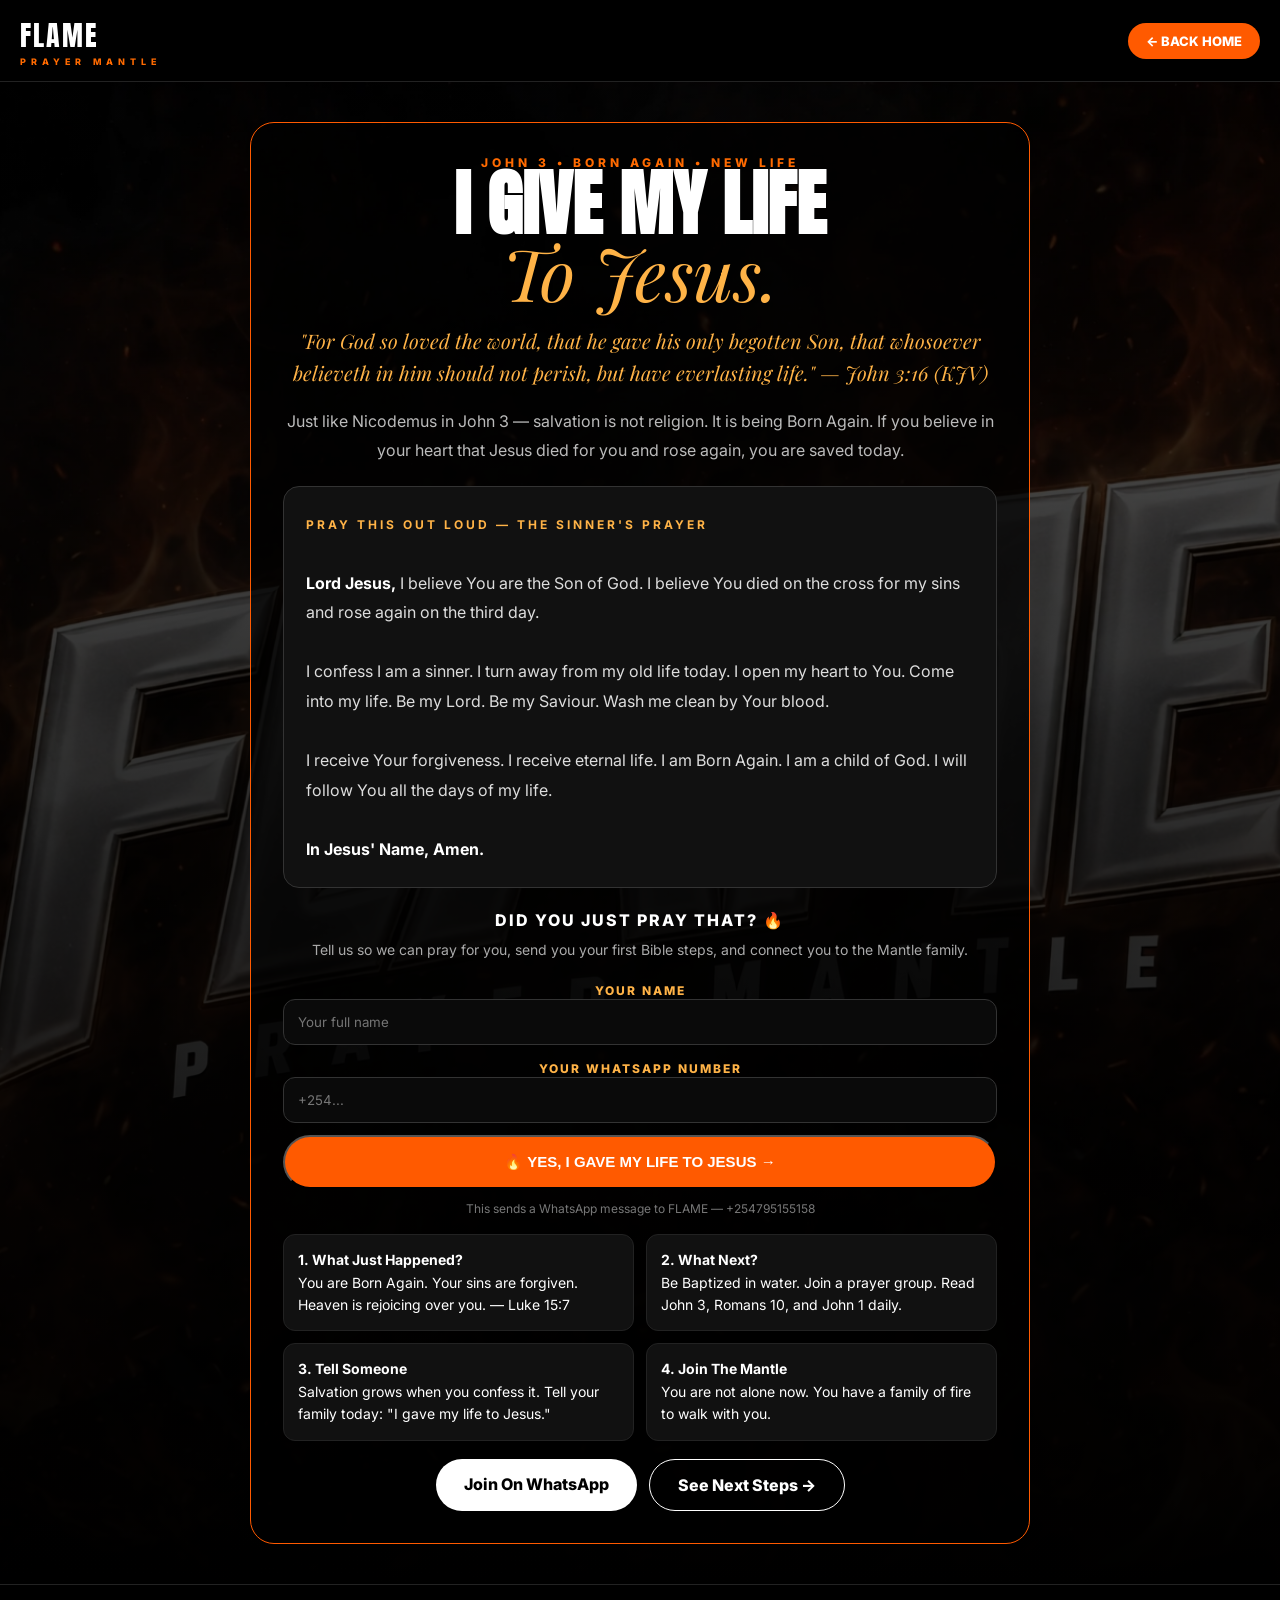
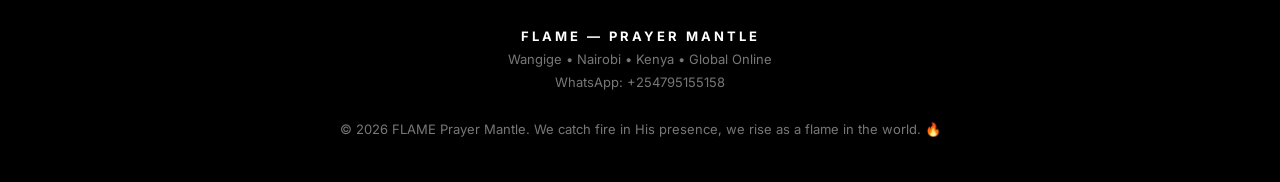
==== saved.html @ e0e03ff8 "Add files via upload" ====
<!DOCTYPE html>
<html lang="en">
<head>
<meta charset="UTF-8">
<meta name="viewport" content="width=device-width, initial-scale=1.0">
<title>I Am Saved | FLAME Prayer Mantle</title>
<link rel="stylesheet" href="style.css">
<link href="https://fonts.googleapis.com/css2?family=Anton&family=Inter:wght@300;400;600;800&family=Playfair+Display:ital@1&display=swap" rel="stylesheet">
<style>
.saved-hero{min-height:92vh;background:linear-gradient(rgba(0,0,0,.65),#000),url('images/flame-splash.webp') center/cover no-repeat;display:flex;align-items:center;padding:40px 20px;text-align:center}
.saved-box{max-width:780px;margin:auto;background:rgba(0,0,0,.72);border:1px solid #ff5a00;border-radius:24px;padding:32px}
.saved-box h1{font-family:'Anton',sans-serif;font-size:clamp(42px,9vw,72px);line-height:.95}
.saved-box h1 em{font-family:'Playfair Display',serif;font-weight:400;color:#ffb347}
.verse{font-family:'Playfair Display',serif;font-style:italic;font-size:20px;line-height:1.6;color:#ffb347;margin:18px 0}
.prayer{ text-align:left;background:#111;border:1px solid #333;border-radius:16px;padding:22px;line-height:1.85;color:#ddd;margin:22px 0}
.prayer b{color:#fff}
.checks{display:grid;gap:12px;text-align:left;margin:18px 0}
.checks div{background:#111;border:1px solid #222;border-radius:12px;padding:14px;font-size:14px;line-height:1.6}
@media(min-width:700px){.checks{grid-template-columns:1fr 1fr}}
</style>
</head>
<body>

<nav>
  <a href="index.html" class="logo">FLAME<span>PRAYER MANTLE</span></a>
  <a class="btn" href="index.html">← BACK HOME</a>
</nav>

<header class="saved-hero">
  <div class="saved-box">
    <div class="eyebrow" style="color:#ff6a00;letter-spacing:4px;font-weight:800;font-size:12px">JOHN 3 • BORN AGAIN • NEW LIFE</div>
    <h1>I GIVE MY LIFE<br><em>To Jesus.</em></h1>
    <p class="verse">"For God so loved the world, that he gave his only begotten Son, that whosoever believeth in him should not perish, but have everlasting life." — John 3:16 (KJV)</p>
    <p style="color:#bbb;line-height:1.8">Just like Nicodemus in John 3 — salvation is not religion. It is being Born Again. If you believe in your heart that Jesus died for you and rose again, you are saved today.</p>

    <div class="prayer">
      <b style="letter-spacing:3px;color:#ffb347;font-size:12px">PRAY THIS OUT LOUD — THE SINNER'S PRAYER</b><br><br>
      <b>Lord Jesus,</b> I believe You are the Son of God. I believe You died on the cross for my sins and rose again on the third day.<br><br>
      I confess I am a sinner. I turn away from my old life today. I open my heart to You. Come into my life. Be my Lord. Be my Saviour. Wash me clean by Your blood.<br><br>
      I receive Your forgiveness. I receive eternal life. I am Born Again. I am a child of God. I will follow You all the days of my life.<br><br>
      <b>In Jesus' Name, Amen.</b>
    </div>

    <p style="font-weight:800;letter-spacing:2px">DID YOU JUST PRAY THAT? 🔥</p>
    <p style="color:#aaa;font-size:14px;margin:8px 0 18px;line-height:1.7">Tell us so we can pray for you, send you your first Bible steps, and connect you to the Mantle family.</p>

    <label>YOUR NAME</label>
    <input id="sname" placeholder="Your full name">
    <label>YOUR WHATSAPP NUMBER</label>
    <input id="sphone" placeholder="+254...">
    <button class="btn" style="width:100%;padding:16px;cursor:pointer;font-size:15px" onclick="sendSaved()">🔥 YES, I GAVE MY LIFE TO JESUS →</button>
    <p style="color:#777;font-size:12px;margin-top:12px">This sends a WhatsApp message to FLAME — +254795155158</p>

    <div class="checks">
      <div><b style="color:#fff">1. What Just Happened?</b><br>You are Born Again. Your sins are forgiven. Heaven is rejoicing over you. — Luke 15:7</div>
      <div><b style="color:#fff">2. What Next?</b><br>Be Baptized in water. Join a prayer group. Read John 3, Romans 10, and John 1 daily.</div>
      <div><b style="color:#fff">3. Tell Someone</b><br>Salvation grows when you confess it. Tell your family today: "I gave my life to Jesus."</div>
      <div><b style="color:#fff">4. Join The Mantle</b><br>You are not alone now. You have a family of fire to walk with you.</div>
    </div>

    <div style="display:flex;gap:12px;flex-wrap:wrap;justify-content:center;margin-top:18px">
      <a class="btn-white" href="https://wa.me/254795155158?text=I%20just%20gave%20my%20life%20to%20Jesus">Join On WhatsApp</a>
      <a class="btn-outline" href="index.html#steps">See Next Steps →</a>
    </div>
  </div>
</header>

<footer>
  <b>FLAME — PRAYER MANTLE</b><br>
  Wangige • Nairobi • Kenya • Global Online<br>
  WhatsApp: +254795155158<br><br>
  © 2026 FLAME Prayer Mantle. We catch fire in His presence, we rise as a flame in the world. 🔥
</footer>

<script src="script.js"></script>
</body>
</html>
---- style.css ----
*{margin:0;padding:0;box-sizing:border-box}
body{background:#000;color:#fff;font-family:'Inter',sans-serif;overflow-x:hidden}
a{text-decoration:none;color:inherit}

/* SPLASH */
#splash{position:fixed;inset:0;z-index:100;background:#000 url('images/flame-splash.webp') center/cover no-repeat;display:flex;flex-direction:column;align-items:center;justify-content:center;text-align:center;transition:.8s}
#splash::after{content:'';position:absolute;inset:0;background:linear-gradient(rgba(0,0,0,.15),rgba(0,0,0,.55))}
#splash.hide{opacity:0;visibility:hidden}
.splash-inner{position:relative;z-index:2;padding:20px}
.splash-verse{font-family:'Playfair Display',serif;font-style:italic;color:#ffb347;font-size:19px;margin-top:340px;margin-bottom:20px;text-shadow:0 2px 12px #000}
.btn-enter{background:#0a2aff;border:1px solid #fff;color:#fff;padding:16px 60px;letter-spacing:6px;font-weight:800;cursor:pointer;font-size:14px}
.btn-enter:hover{background:#fff;color:#000}
.help-btn{position:absolute;bottom:22px;left:22px;width:52px;height:52px;border-radius:50%;background:#0a2aff;display:flex;align-items:center;justify-content:center;font-size:28px;font-weight:800;z-index:3;cursor:pointer}

/* NAV */
nav{position:sticky;top:0;z-index:50;background:rgba(0,0,0,.95);display:flex;justify-content:space-between;align-items:center;padding:14px 20px;border-bottom:1px solid #222}
.logo{font-family:'Anton',sans-serif;font-size:28px;letter-spacing:2px}
.logo span{font-size:9px;display:block;font-family:'Inter';letter-spacing:5px;color:#ff6a00;font-weight:800}
.nav-links{display:none;gap:20px;font-size:12px;font-weight:600;letter-spacing:1px}
@media(min-width:851px){.nav-links{display:flex}}
.btn{padding:10px 18px;background:#ff5a00;color:#fff;border-radius:30px;font-weight:800;font-size:13px}

/* HERO */
.hero{min-height:95vh;background:linear-gradient(rgba(0,0,0,.55),#000),url('images/flame-splash.webp') center/cover no-repeat;display:flex;align-items:center;padding:40px 20px}
.hero-inner{max-width:1100px;margin:auto;width:100%}
.eyebrow{color:#ff6a00;letter-spacing:4px;font-weight:800;font-size:12px}
.hero h1{font-family:'Anton',sans-serif;font-size:clamp(54px,12vw,108px);line-height:.92;margin:14px 0}
.hero h1 em{font-family:'Playfair Display',serif;font-weight:400;color:#ffb347}
.hero p{max-width:650px;color:#ddd;line-height:1.8;margin-bottom:26px;font-size:16px}
.hero-btns{display:flex;gap:12px;flex-wrap:wrap}
.btn-white{background:#fff;color:#000;padding:15px 28px;border-radius:30px;font-weight:800}
.btn-outline{border:1px solid #fff;padding:15px 28px;border-radius:30px;font-weight:800}

/* SECTIONS */
section{padding:72px 20px;max-width:1100px;margin:auto}
.tag{color:#ff6a00;font-weight:800;letter-spacing:4px;font-size:12px}
h2{font-family:'Anton',sans-serif;font-size:clamp(34px,7vw,58px);line-height:1;margin:12px 0 16px}
.lead{color:#bbb;line-height:1.85;max-width:750px;font-size:16px}

/* GRID + CARDS */
.grid{display:grid;gap:16px;margin-top:28px}
@media(min-width:750px){.grid{grid-template-columns:1fr 1fr 1fr}}
.card{background:#111;border:1px solid #222;border-radius:18px;padding:26px}
.card h3{font-size:20px;margin:12px 0 8px}
.card p{color:#aaa;font-size:14px;line-height:1.75}
.num{font-family:'Anton',sans-serif;font-size:42px;color:#ff5a00}

/* SCRIPTURE */
.scripture{background:linear-gradient(135deg,#1a0a00,#000);border:1px solid #ff5a00;border-radius:22px;padding:36px;text-align:center}
.scripture p{font-family:'Playfair Display',serif;font-style:italic;font-size:clamp(22px,5vw,32px);line-height:1.4}
.scripture small{color:#ffb347;letter-spacing:3px;font-weight:800}

/* VISION BOX */
.vision-box{background:#0a0a0a;border:1px solid #222;border-radius:22px;padding:28px}
.vision-box b{color:#ff6a00}

/* PRAYER */
.prayer-box{background:linear-gradient(135deg,#1a0a00,#000);border:1px solid #ff5a00;border-radius:20px;padding:28px}
input,textarea{width:100%;padding:14px;border-radius:12px;border:1px solid #333;background:#0a0a0a;color:#fff;margin-bottom:12px;font-family:inherit}
label{font-size:12px;letter-spacing:2px;color:#ffb347;font-weight:800}

/* EVENT */
.event{display:grid;gap:20px;align-items:center}
@media(min-width:800px){.event{grid-template-columns:1fr 1.2fr}}
.event img{width:100%;border-radius:20px;border:1px solid #333}

/* GIVE */
.give{background:#ff5a00;color:#fff;border-radius:24px;padding:36px;text-align:center}
.give-box{background:rgba(0,0,0,.25);border:1px solid rgba(255,255,255,.4);border-radius:16px;padding:20px;max-width:520px;margin:20px auto;text-align:left;line-height:1.95}

footer{border-top:1px solid #222;padding:40px 20px;text-align:center;color:#777;font-size:13px;line-height:1.8}
footer b{color:#fff;letter-spacing:3px}

/* MOBILE FIX */
@media(max-width:600px){
  .splash-verse{margin-top:260px;font-size:16px}
  .hero{padding:30px 16px}
  section{padding:50px 16px}
}
/* STEP 5 - COUNTDOWN + WATCH */
.countdown{display:flex;gap:12px;justify-content:center;flex-wrap:wrap;margin:22px 0}
.count-box{background:#000;border:1px solid #ff5a00;border-radius:16px;min-width:78px;padding:16px 10px;text-align:center}
.count-box b{font-family:'Anton',sans-serif;font-size:32px;display:block;color:#fff;line-height:1}
.count-box span{font-size:11px;letter-spacing:2px;color:#ffb347;font-weight:800}
.watch-grid{display:grid;gap:16px;margin-top:28px}
@media(min-width:750px){.watch-grid{grid-template-columns:1fr 1fr 1fr}}
.watch-card{background:#111;border:1px solid #222;border-radius:18px;overflow:hidden}
.watch-thumb{height:170px;background:linear-gradient(135deg,#ff5a00,#000);display:flex;align-items:center;justify-content:center;font-size:52px}
.watch-card div{padding:20px}
.watch-card h3{font-size:17px;margin-bottom:6px}
.watch-card p{color:#aaa;font-size:13px;line-height:1.6}
.event-row{display:flex;justify-content:space-between;align-items:center;gap:14px;background:#111;border:1px solid #222;border-radius:16px;padding:18px;margin-top:12px;flex-wrap:wrap}
.event-row b{font-size:16px}
.event-row span{color:#aaa;font-size:13px;display:block;margin-top:4px}

/* STEP 6 - MOBILE MENU - FIXED */
.menu-btn{display:none;background:#ff5a00;color:#fff;border:none;width:42px;height:42px;border-radius:50%;font-size:20px;cursor:pointer}
@media(max-width:850px){
  .menu-btn{display:block}
  .nav-links{display:none;position:fixed;top:68px;left:0;right:0;background:#000;border-bottom:1px solid #222;flex-direction:column;padding:20px;gap:18px;text-align:center;z-index:99}
  .nav-links.open{display:flex !important}
  .nav-links a{font-size:16px;padding:8px}
}
html{scroll-behavior:smooth}
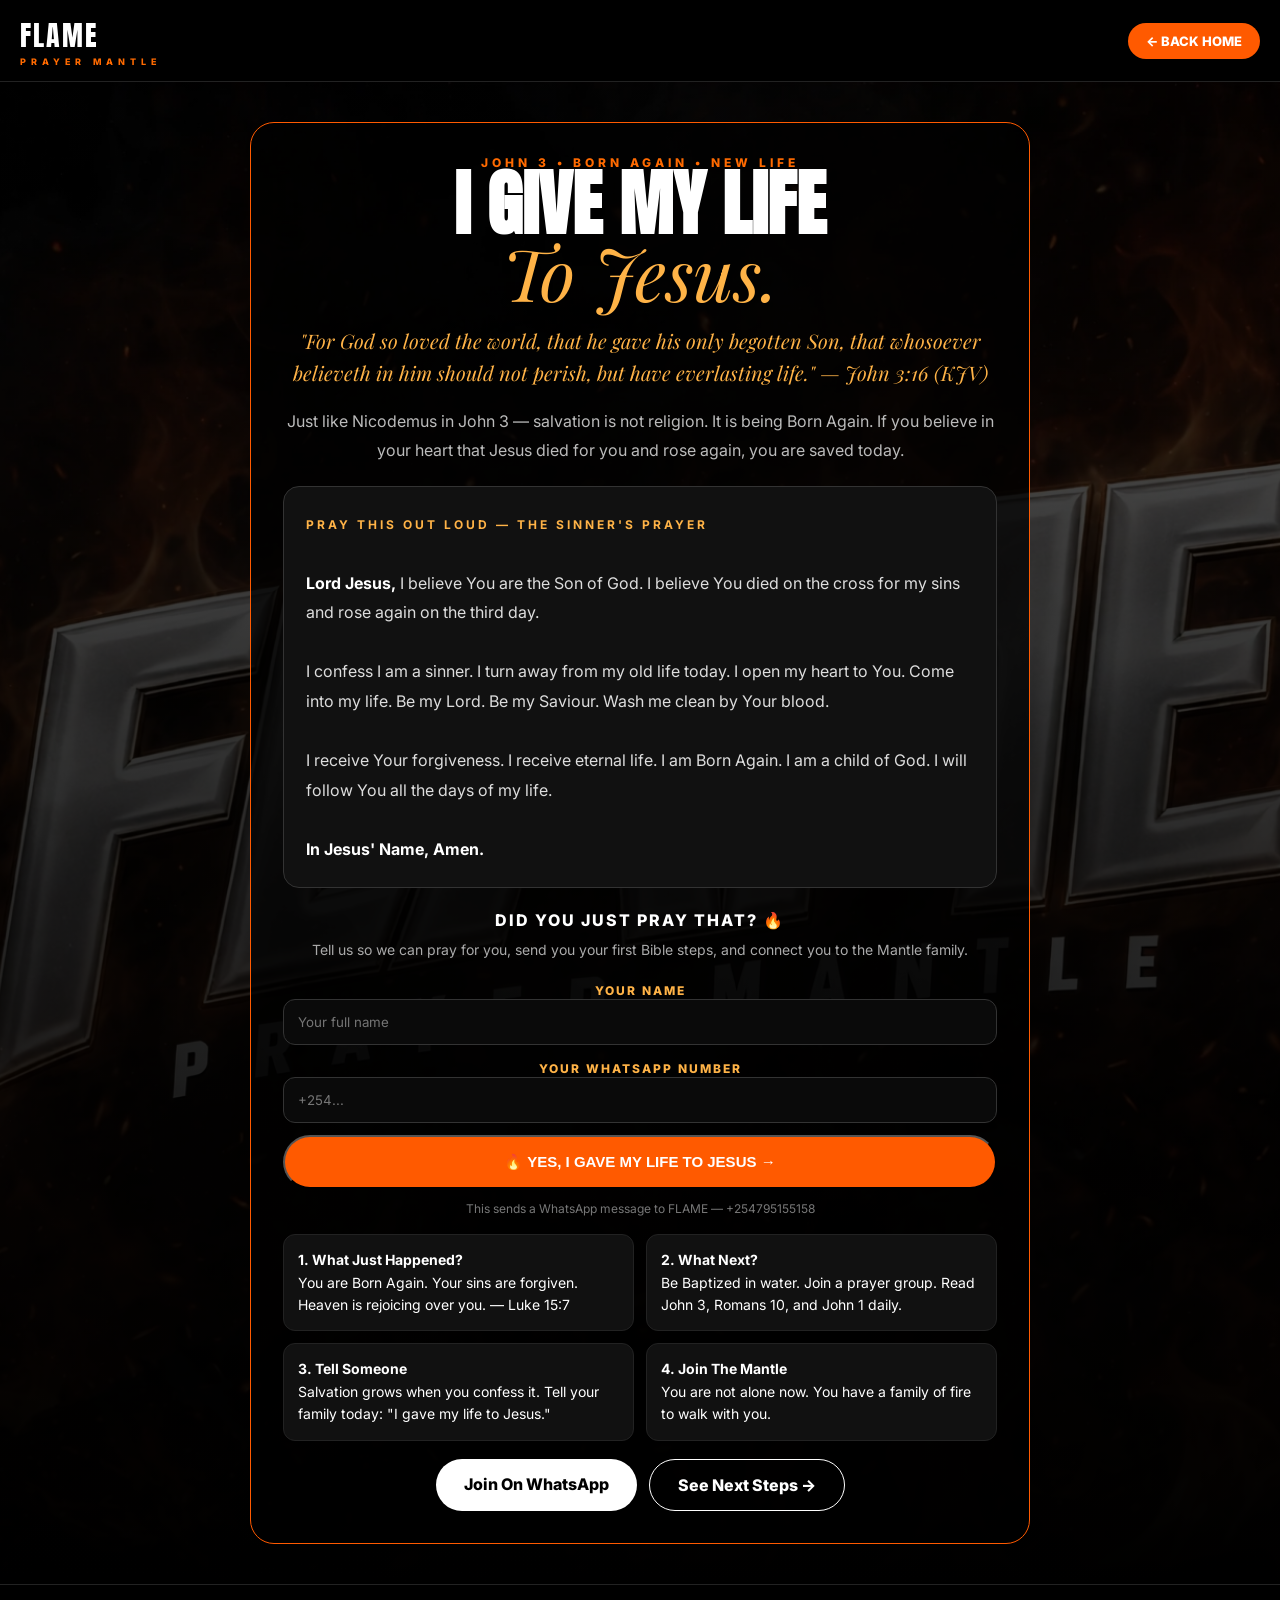
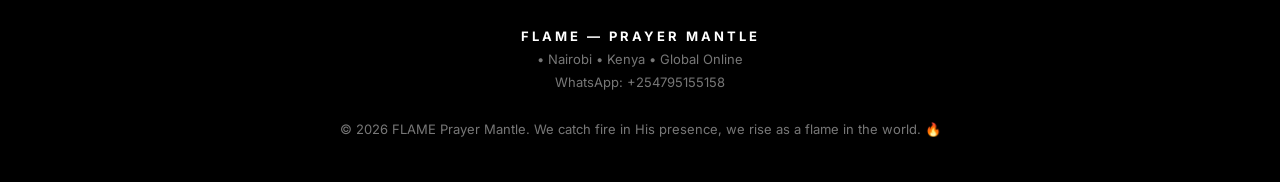
==== commit e363ea05: "Add Be Of Good Cheer video" ====
--- a/saved.html
+++ b/saved.html
@@ -67,7 +67,7 @@
 
 <footer>
   <b>FLAME — PRAYER MANTLE</b><br>
-  Wangige • Nairobi • Kenya • Global Online<br>
+  • Nairobi • Kenya • Global Online<br>
   WhatsApp: +254795155158<br><br>
   © 2026 FLAME Prayer Mantle. We catch fire in His presence, we rise as a flame in the world. 🔥
 </footer>
--- a/style.css
+++ b/style.css
@@ -2,20 +2,32 @@
 body{background:#000;color:#fff;font-family:'Inter',sans-serif;overflow-x:hidden}
 a{text-decoration:none;color:inherit}
 
-/* SPLASH */
-#splash{position:fixed;inset:0;z-index:100;background:#000 url('images/flame-splash.webp') center/cover no-repeat;display:flex;flex-direction:column;align-items:center;justify-content:center;text-align:center;transition:.8s}
+/* SPLASH - MODIFIED: VIDEO ONLY, NO PICTURE */
+#splash{position:fixed;inset:0;z-index:100;background:#000;display:flex;flex-direction:column;align-items:center;justify-content:flex-end;text-align:center;transition:.8s;padding-bottom:80px;overflow:hidden}
 #splash::after{content:'';position:absolute;inset:0;background:linear-gradient(rgba(0,0,0,.15),rgba(0,0,0,.55))}
 #splash.hide{opacity:0;visibility:hidden}
-.splash-inner{position:relative;z-index:2;padding:20px}
-.splash-verse{font-family:'Playfair Display',serif;font-style:italic;color:#ffb347;font-size:19px;margin-top:340px;margin-bottom:20px;text-shadow:0 2px 12px #000}
-.btn-enter{background:#0a2aff;border:1px solid #fff;color:#fff;padding:16px 60px;letter-spacing:6px;font-weight:800;cursor:pointer;font-size:14px}
-.btn-enter:hover{background:#fff;color:#000}
-.help-btn{position:absolute;bottom:22px;left:22px;width:52px;height:52px;border-radius:50%;background:#0a2aff;display:flex;align-items:center;justify-content:center;font-size:28px;font-weight:800;z-index:3;cursor:pointer}
+.splash-inner{position:relative;z-index:2;padding:20px;width:100%;display:flex;flex-direction:column;align-items:center;gap:18px}
+
+/* === VERSE BELOW ENTER === */
+.splash-verse{position:static;transform:none;left:auto;top:auto;width:88%;max-width:340px;font-family:'Playfair Display',serif;font-style:italic;color:#ffcf7d;font-size:19px;font-weight:600;line-height:1.6;text-align:center;text-shadow:0 0 8px rgba(255,180,0,.9),0 2px 12px #000;background:linear-gradient(180deg,rgba(0,0,0,.65),rgba(0,0,0,.35));border:1px solid rgba(255,180,0,.35);padding:14px 18px;border-radius:16px;z-index:5;box-shadow:0 0 30px rgba(255,140,0,.25);animation:verseGlow 3s ease-in-out infinite;order:3}
+@keyframes verseGlow{0%,100%{box-shadow:0 0 20px rgba(255,140,0,.2)}50%{box-shadow:0 0 40px rgba(255,180,0,.45)}}
+/* MODIFIED - VIDEO BACKGROUND - FULL SCREEN, NO PICTURE */
+#bg-video{position:absolute;inset:0;width:100%;height:100%;object-fit:cover;z-index:0;opacity:1}
+
+/* === MODIFIED - BLUE TO RED FLAMISH - ENTER BUTTON - ORDER 1 = FIRST === */
+.btn-enter{order:1;background:linear-gradient(135deg,#ff1a00,#ff5a00,#ff8a00);border:1px solid #ffb347;color:#fff;padding:16px 60px;letter-spacing:6px;font-weight:800;cursor:pointer;font-size:14px;box-shadow:0 0 25px rgba(255,60,0,.7),0 0 45px rgba(255,100,0,.35);text-shadow:0 1px 4px rgba(0,0,0,.4)}
+.btn-enter:hover{background:#fff;color:#ff1a00;box-shadow:0 0 35px rgba(255,255,255,.6)}
+/* === MODIFIED - BLUE TO RED FLAMISH - ? BUTTON === */
+.help-btn{position:absolute;bottom:22px;left:22px;width:52px;height:52px;border-radius:50%;background:linear-gradient(135deg,#ff1a00,#ff6a00);border:1px solid #ffb347;display:flex;align-items:center;justify-content:center;font-size:28px;font-weight:800;z-index:3;cursor:pointer;box-shadow:0 0 20px rgba(255,60,0,.7);color:#fff}
 
 /* NAV */
 nav{position:sticky;top:0;z-index:50;background:rgba(0,0,0,.95);display:flex;justify-content:space-between;align-items:center;padding:14px 20px;border-bottom:1px solid #222}
 .logo{font-family:'Anton',sans-serif;font-size:28px;letter-spacing:2px}
 .logo span{font-size:9px;display:block;font-family:'Inter';letter-spacing:5px;color:#ff6a00;font-weight:800}
+/* === LOGO PRESSABLE BACK TO HOME === */
+a.logo{display:block;cursor:pointer;-webkit-tap-highlight-color:transparent}
+a.logo:hover{opacity:.8}
+a.logo:active{transform:scale(.97)}
 .nav-links{display:none;gap:20px;font-size:12px;font-weight:600;letter-spacing:1px}
 @media(min-width:851px){.nav-links{display:flex}}
 .btn{padding:10px 18px;background:#ff5a00;color:#fff;border-radius:30px;font-weight:800;font-size:13px}
@@ -32,17 +44,17 @@
 .btn-outline{border:1px solid #fff;padding:15px 28px;border-radius:30px;font-weight:800}
 
 /* SECTIONS */
-section{padding:72px 20px;max-width:1100px;margin:auto}
+section{padding:72px 20px;max-width:1100px;margin:auto;overflow:hidden}
 .tag{color:#ff6a00;font-weight:800;letter-spacing:4px;font-size:12px}
 h2{font-family:'Anton',sans-serif;font-size:clamp(34px,7vw,58px);line-height:1;margin:12px 0 16px}
 .lead{color:#bbb;line-height:1.85;max-width:750px;font-size:16px}
 
-/* GRID + CARDS */
-.grid{display:grid;gap:16px;margin-top:28px}
-@media(min-width:750px){.grid{grid-template-columns:1fr 1fr 1fr}}
-.card{background:#111;border:1px solid #222;border-radius:18px;padding:26px}
-.card h3{font-size:20px;margin:12px 0 8px}
-.card p{color:#aaa;font-size:14px;line-height:1.75}
+/* GRID + CARDS - FIX FOR THE CALL */
+.grid{display:grid;gap:16px;margin-top:28px;grid-template-columns:1fr}
+@media(min-width:750px){.grid{grid-template-columns:repeat(3,minmax(0,1fr))}}
+.card{background:#111;border:1px solid #222;border-radius:18px;padding:26px;min-width:0;overflow-wrap:break-word;word-break:break-word}
+.card h3{font-size:20px;margin:12px 0 8px;overflow-wrap:break-word}
+.card p{color:#aaa;font-size:14px;line-height:1.75;overflow-wrap:break-word}
 .num{font-family:'Anton',sans-serif;font-size:42px;color:#ff5a00}
 
 /* SCRIPTURE */
@@ -51,7 +63,7 @@
 .scripture small{color:#ffb347;letter-spacing:3px;font-weight:800}
 
 /* VISION BOX */
-.vision-box{background:#0a0a0a;border:1px solid #222;border-radius:22px;padding:28px}
+.vision-box{background:#0a0a0a;border:1px solid #222;border-radius:22px;padding:28px;min-width:0;overflow-wrap:break-word}
 .vision-box b{color:#ff6a00}
 
 /* PRAYER */
@@ -73,7 +85,8 @@
 
 /* MOBILE FIX */
 @media(max-width:600px){
-  .splash-verse{margin-top:260px;font-size:16px}
+  .splash-verse{font-size:16px;padding:12px 14px}
+  #splash{padding-bottom:70px}
   .hero{padding:30px 16px}
   section{padding:50px 16px}
 }
@@ -83,8 +96,8 @@
 .count-box b{font-family:'Anton',sans-serif;font-size:32px;display:block;color:#fff;line-height:1}
 .count-box span{font-size:11px;letter-spacing:2px;color:#ffb347;font-weight:800}
 .watch-grid{display:grid;gap:16px;margin-top:28px}
-@media(min-width:750px){.watch-grid{grid-template-columns:1fr 1fr 1fr}}
-.watch-card{background:#111;border:1px solid #222;border-radius:18px;overflow:hidden}
+@media(min-width:750px){.watch-grid{grid-template-columns:repeat(3,minmax(0,1fr))}}
+.watch-card{background:#111;border:1px solid #222;border-radius:18px;overflow:hidden;min-width:0}
 .watch-thumb{height:170px;background:linear-gradient(135deg,#ff5a00,#000);display:flex;align-items:center;justify-content:center;font-size:52px}
 .watch-card div{padding:20px}
 .watch-card h3{font-size:17px;margin-bottom:6px}
@@ -101,4 +114,27 @@
   .nav-links.open{display:flex !important}
   .nav-links a{font-size:16px;padding:8px}
 }
-html{scroll-behavior:smooth}+html{scroll-behavior:smooth}
+
+/* === ADD MODIFICATION - SCRIPTURE QUIZ BEHIND ENTER === */
+#quiz-box{background:linear-gradient(180deg,rgba(0,0,0,.78),rgba(0,0,0,.55));border:1px solid rgba(255,180,0,.45);border-radius:18px;padding:20px;width:92%;max-width:380px;text-align:center;box-shadow:0 0 30px rgba(255,100,0,.35);order:2}
+.quiz-tag{color:#ffb347;font-size:11px;font-weight:800;letter-spacing:3px;margin-bottom:12px}
+.quiz-q{color:#fff;font-size:15px;line-height:1.6}
+.quiz-q em{font-family:'Playfair Display',serif;color:#ffcf7d;font-size:16px}
+.quiz-options{display:flex;flex-direction:column;gap:10px;margin-top:16px}
+.quiz-opt{background:#111;border:1px solid #333;color:#fff;padding:13px;border-radius:12px;font-size:14px;font-weight:600;cursor:pointer;text-align:left}
+.quiz-opt:hover{border-color:#ff6a00;background:#1a0a00}
+.quiz-opt.correct{background:#0a7a2a;border-color:#2aff7a;color:#fff}
+.quiz-opt.wrong{background:#7a0a0a;border-color:#ff3b3b;color:#fff}
+#quiz-msg{font-size:13px;font-weight:800;margin-top:12px;min-height:18px}
+#quiz-msg.ok{color:#2aff7a}
+#quiz-msg.bad{color:#ff3b3b}
+.shake{animation:shake .4s}
+@keyframes shake{0%,100%{transform:translateX(0)}25%{transform:translateX(-8px)}75%{transform:translateX(8px)}}
+/* Quiz on small phones - keep splash scrollable */
+@media(max-width:600px){
+  #quiz-box{padding:16px}
+  .quiz-q{font-size:14px}
+  .quiz-opt{padding:11px;font-size:13px}
+  #splash{overflow-y:auto;justify-content:flex-start;padding-top:30px}
+}
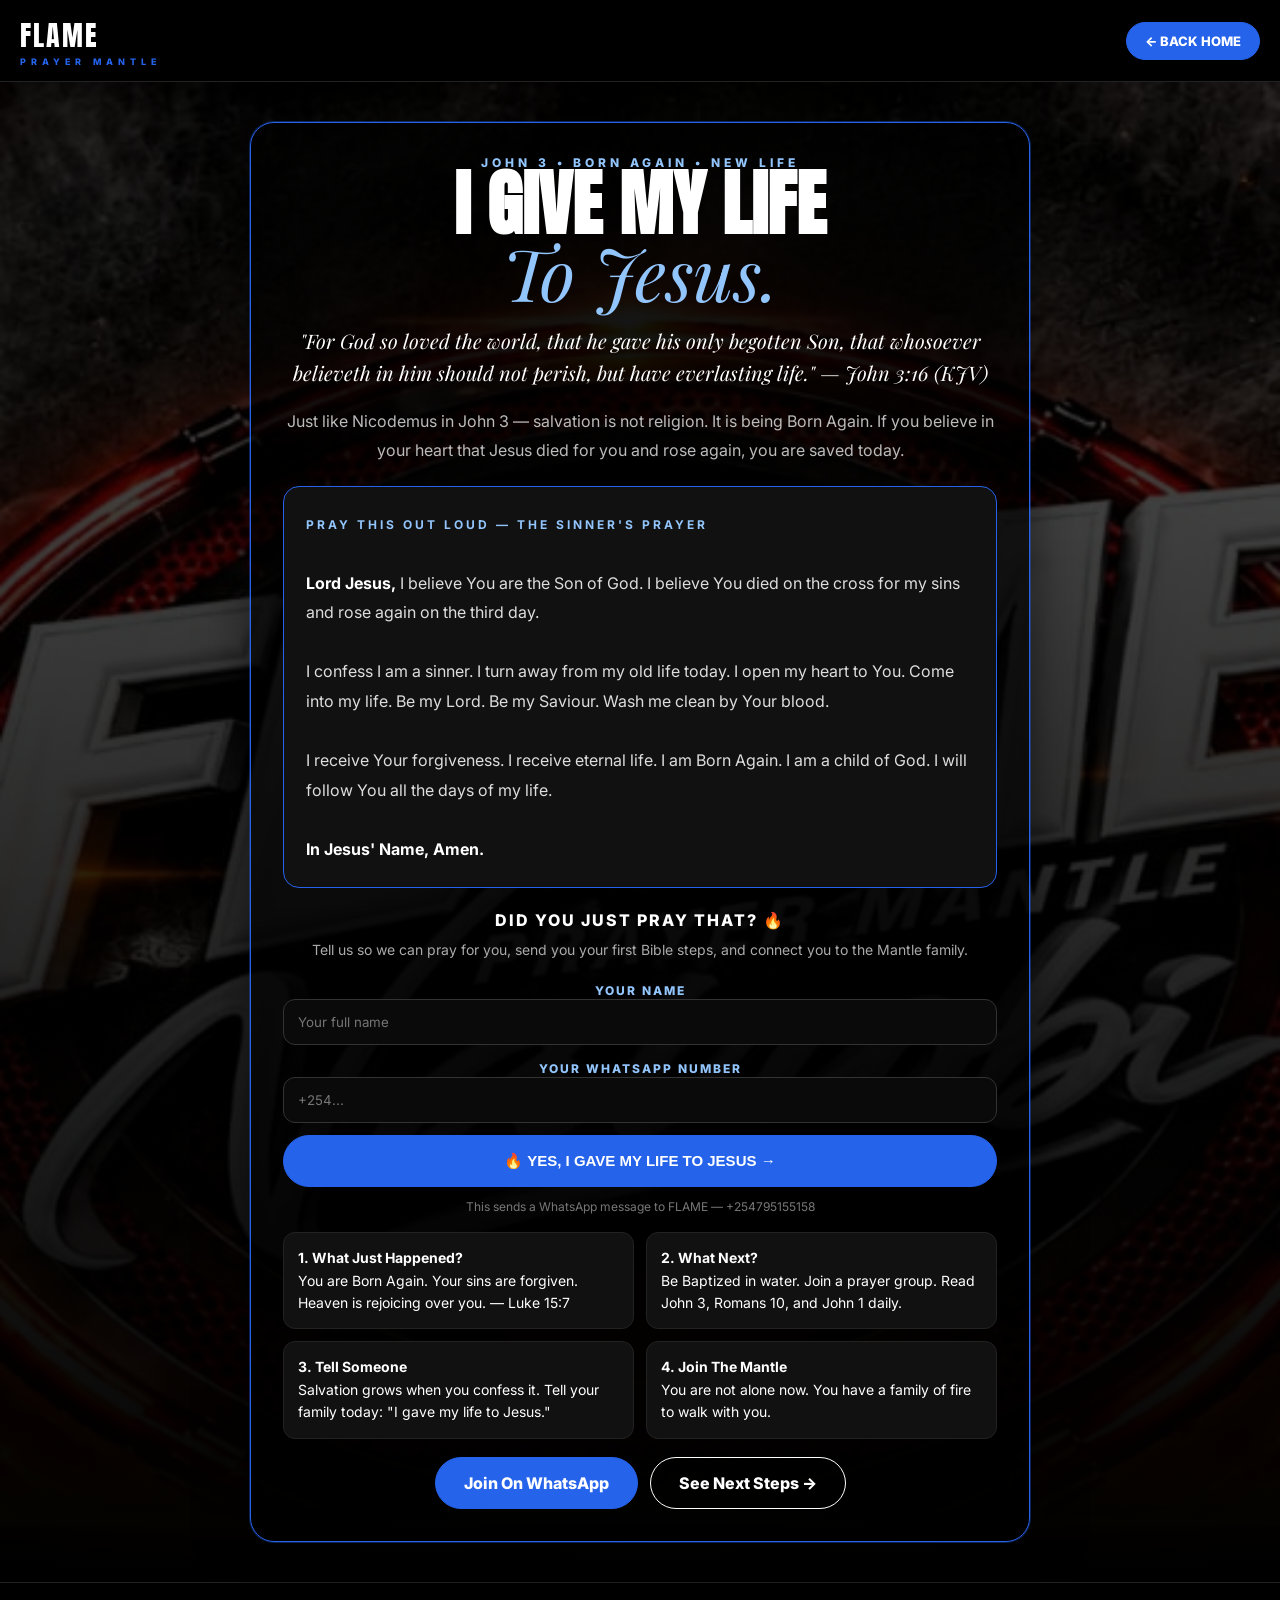
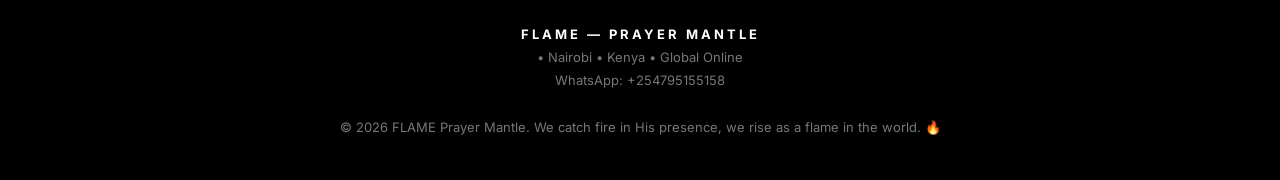
==== commit 0c39e14a: "Fix saved page - remove reddish #ff5a00 border, align to blue theme" ====
--- a/saved.html
+++ b/saved.html
@@ -8,15 +8,17 @@
 <link href="https://fonts.googleapis.com/css2?family=Anton&family=Inter:wght@300;400;600;800&family=Playfair+Display:ital@1&display=swap" rel="stylesheet">
 <style>
 .saved-hero{min-height:92vh;background:linear-gradient(rgba(0,0,0,.65),#000),url('images/flame-splash.webp') center/cover no-repeat;display:flex;align-items:center;padding:40px 20px;text-align:center}
-.saved-box{max-width:780px;margin:auto;background:rgba(0,0,0,.72);border:1px solid #ff5a00;border-radius:24px;padding:32px}
-.saved-box h1{font-family:'Anton',sans-serif;font-size:clamp(42px,9vw,72px);line-height:.95}
-.saved-box h1 em{font-family:'Playfair Display',serif;font-weight:400;color:#ffb347}
-.verse{font-family:'Playfair Display',serif;font-style:italic;font-size:20px;line-height:1.6;color:#ffb347;margin:18px 0}
-.prayer{ text-align:left;background:#111;border:1px solid #333;border-radius:16px;padding:22px;line-height:1.85;color:#ddd;margin:22px 0}
+.saved-box{max-width:780px;margin:auto;background:rgba(0,0,0,.72);border:1px solid #2563EB;border-radius:24px;padding:32px;box-shadow:0 0 0 1px rgba(37,99,235,.35), 0 20px 50px rgba(0,0,0,.5)}
+.saved-box h1{font-family:'Anton',sans-serif;font-size:clamp(42px,9vw,72px);line-height:.95;color:#fff}
+.saved-box h1 em{font-family:'Playfair Display',serif;font-weight:400;color:#93c5fd}
+.verse{font-family:'Playfair Display',serif;font-style:italic;font-size:20px;line-height:1.6;color:#93c5fd;margin:18px 0}
+.prayer{ text-align:left;background:#111;border:1px solid #2563EB;border-radius:16px;padding:22px;line-height:1.85;color:#ddd;margin:22px 0}
 .prayer b{color:#fff}
 .checks{display:grid;gap:12px;text-align:left;margin:18px 0}
 .checks div{background:#111;border:1px solid #222;border-radius:12px;padding:14px;font-size:14px;line-height:1.6}
 @media(min-width:700px){.checks{grid-template-columns:1fr 1fr}}
+/* SCROLL BLUR - as you scroll it blurs + disappears in */
+.saved-hero, .saved-box{transition:filter .3s ease, opacity .3s ease, transform .3s ease;will-change:filter, opacity, transform}
 </style>
 </head>
 <body>
@@ -28,13 +30,13 @@
 
 <header class="saved-hero">
   <div class="saved-box">
-    <div class="eyebrow" style="color:#ff6a00;letter-spacing:4px;font-weight:800;font-size:12px">JOHN 3 • BORN AGAIN • NEW LIFE</div>
+    <div class="eyebrow" style="color:#93c5fd;letter-spacing:4px;font-weight:800;font-size:12px">JOHN 3 • BORN AGAIN • NEW LIFE</div>
     <h1>I GIVE MY LIFE<br><em>To Jesus.</em></h1>
     <p class="verse">"For God so loved the world, that he gave his only begotten Son, that whosoever believeth in him should not perish, but have everlasting life." — John 3:16 (KJV)</p>
     <p style="color:#bbb;line-height:1.8">Just like Nicodemus in John 3 — salvation is not religion. It is being Born Again. If you believe in your heart that Jesus died for you and rose again, you are saved today.</p>
 
     <div class="prayer">
-      <b style="letter-spacing:3px;color:#ffb347;font-size:12px">PRAY THIS OUT LOUD — THE SINNER'S PRAYER</b><br><br>
+      <b style="letter-spacing:3px;color:#93c5fd;font-size:12px">PRAY THIS OUT LOUD — THE SINNER'S PRAYER</b><br><br>
       <b>Lord Jesus,</b> I believe You are the Son of God. I believe You died on the cross for my sins and rose again on the third day.<br><br>
       I confess I am a sinner. I turn away from my old life today. I open my heart to You. Come into my life. Be my Lord. Be my Saviour. Wash me clean by Your blood.<br><br>
       I receive Your forgiveness. I receive eternal life. I am Born Again. I am a child of God. I will follow You all the days of my life.<br><br>
@@ -73,5 +75,19 @@
 </footer>
 
 <script src="script.js"></script>
+<script>
+/* SCROLL BLUR - saved page - as you scroll it blurs + disappears in */
+(function(){
+  var box = document.querySelector('.saved-box');
+  if(!box) return;
+  window.addEventListener('scroll', function(){
+    var y = window.scrollY || 0;
+    var p = Math.min(y / 300, 1);
+    box.style.filter = 'blur(' + (p * 10) + 'px)';
+    box.style.opacity = String(1 - p * 0.85);
+    box.style.transform = 'translateY(' + (p * -20) + 'px) scale(' + (1 - p * 0.02) + ')';
+  }, {passive:true});
+})();
+</script>
 </body>
 </html>
--- a/style.css
+++ b/style.css
@@ -2,139 +2,224 @@
 body{background:#000;color:#fff;font-family:'Inter',sans-serif;overflow-x:hidden}
 a{text-decoration:none;color:inherit}
 
-/* SPLASH - MODIFIED: VIDEO ONLY, NO PICTURE */
-#splash{position:fixed;inset:0;z-index:100;background:#000;display:flex;flex-direction:column;align-items:center;justify-content:flex-end;text-align:center;transition:.8s;padding-bottom:80px;overflow:hidden}
-#splash::after{content:'';position:absolute;inset:0;background:linear-gradient(rgba(0,0,0,.15),rgba(0,0,0,.55))}
+/* SPLASH */
+#splash{position:fixed;inset:0;z-index:100;background:#000;display:flex;flex-direction:column;align-items:center;justify-content:center;text-align:center;transition:.8s;padding:0;overflow:hidden}
+#splash::after{content:'';position:absolute;inset:0;background:linear-gradient(rgba(0,0,0,.25),rgba(0,0,0,.55));z-index:1}
 #splash.hide{opacity:0;visibility:hidden}
 .splash-inner{position:relative;z-index:2;padding:20px;width:100%;display:flex;flex-direction:column;align-items:center;gap:18px}
 
-/* === VERSE BELOW ENTER === */
-.splash-verse{position:static;transform:none;left:auto;top:auto;width:88%;max-width:340px;font-family:'Playfair Display',serif;font-style:italic;color:#ffcf7d;font-size:19px;font-weight:600;line-height:1.6;text-align:center;text-shadow:0 0 8px rgba(255,180,0,.9),0 2px 12px #000;background:linear-gradient(180deg,rgba(0,0,0,.65),rgba(0,0,0,.35));border:1px solid rgba(255,180,0,.35);padding:14px 18px;border-radius:16px;z-index:5;box-shadow:0 0 30px rgba(255,140,0,.25);animation:verseGlow 3s ease-in-out infinite;order:3}
-@keyframes verseGlow{0%,100%{box-shadow:0 0 20px rgba(255,140,0,.2)}50%{box-shadow:0 0 40px rgba(255,180,0,.45)}}
-/* MODIFIED - VIDEO BACKGROUND - FULL SCREEN, NO PICTURE */
-#bg-video{position:absolute;inset:0;width:100%;height:100%;object-fit:cover;z-index:0;opacity:1}
-
-/* === MODIFIED - BLUE TO RED FLAMISH - ENTER BUTTON - ORDER 1 = FIRST === */
-.btn-enter{order:1;background:linear-gradient(135deg,#ff1a00,#ff5a00,#ff8a00);border:1px solid #ffb347;color:#fff;padding:16px 60px;letter-spacing:6px;font-weight:800;cursor:pointer;font-size:14px;box-shadow:0 0 25px rgba(255,60,0,.7),0 0 45px rgba(255,100,0,.35);text-shadow:0 1px 4px rgba(0,0,0,.4)}
-.btn-enter:hover{background:#fff;color:#ff1a00;box-shadow:0 0 35px rgba(255,255,255,.6)}
-/* === MODIFIED - BLUE TO RED FLAMISH - ? BUTTON === */
-.help-btn{position:absolute;bottom:22px;left:22px;width:52px;height:52px;border-radius:50%;background:linear-gradient(135deg,#ff1a00,#ff6a00);border:1px solid #ffb347;display:flex;align-items:center;justify-content:center;font-size:28px;font-weight:800;z-index:3;cursor:pointer;box-shadow:0 0 20px rgba(255,60,0,.7);color:#fff}
+/* VERSE - WHITE - NO GOLD */
+.splash-verse{position:static;width:88%;max-width:340px;font-family:'Playfair Display',serif;font-style:italic;color:#FFFFFF !important;font-size:19px;font-weight:600;line-height:1.6;text-align:center;text-shadow:0 2px 12px rgba(0,0,0,0.7) !important;background:linear-gradient(180deg,rgba(0,0,0,.65),rgba(0,0,0,.35));border:1px solid rgba(255,255,255,0.4) !important;padding:14px 18px;border-radius:16px;z-index:5;box-shadow:none !important;animation:none !important;order:3;margin-top:18px}
+.splash-verse *, .verse, .scripture p{color:#FFFFFF !important;text-shadow:0 2px 12px rgba(0,0,0,0.7) !important}
+#bg-video{position:absolute;inset:0;width:100%;height:100%;object-fit:contain;object-position:center;background:#000;z-index:0;opacity:1}
+#splash-img{position:absolute !important;inset:0 !important;width:100% !important;height:100% !important;object-fit:cover !important;object-position:center top !important;background:#000 !important;z-index:0 !important;opacity:1 !important;display:block !important}
+.splash-blue-overlay{position:absolute !important;inset:0 !important;z-index:1 !important;background:linear-gradient(180deg, rgba(37,99,235,0.85) 0%, rgba(37,99,235,0.65) 45%, rgba(0,0,0,0.85) 100%) !important;pointer-events:none !important}
+.btn-enter{order:1;background:#2563EB !important;background-color:#1e3cff !important;border:1px solid #fff !important;color:#fff !important;padding:16px 70px !important;letter-spacing:6px !important;font-size:15px !important;font-weight:800 !important;border-radius:2px !important;box-shadow:none !important;cursor:pointer}
+.btn-enter:hover{background:#1d4ed8;color:#fff}
+.help-btn{position:absolute;bottom:22px;left:22px;width:52px;height:52px;border-radius:50%;background:#2563EB;background-color:#2563EB;border:2px solid #fff;display:flex;align-items:center;justify-content:center;font-size:28px;font-weight:800;z-index:3;cursor:pointer;box-shadow:0 0 20px rgba(37,99,235,.7);color:#fff}
 
 /* NAV */
 nav{position:sticky;top:0;z-index:50;background:rgba(0,0,0,.95);display:flex;justify-content:space-between;align-items:center;padding:14px 20px;border-bottom:1px solid #222}
 .logo{font-family:'Anton',sans-serif;font-size:28px;letter-spacing:2px}
-.logo span{font-size:9px;display:block;font-family:'Inter';letter-spacing:5px;color:#ff6a00;font-weight:800}
-/* === LOGO PRESSABLE BACK TO HOME === */
+.logo span{font-size:9px;display:block;font-family:'Inter';letter-spacing:5px;color:#2563EB;font-weight:800}
 a.logo{display:block;cursor:pointer;-webkit-tap-highlight-color:transparent}
 a.logo:hover{opacity:.8}
 a.logo:active{transform:scale(.97)}
 .nav-links{display:none;gap:20px;font-size:12px;font-weight:600;letter-spacing:1px}
 @media(min-width:851px){.nav-links{display:flex}}
-.btn{padding:10px 18px;background:#ff5a00;color:#fff;border-radius:30px;font-weight:800;font-size:13px}
+.btn{padding:10px 18px;background:#2563EB;background-color:#2563EB;color:#fff;border-radius:30px;font-weight:800;font-size:13px;border:1px solid #2563EB}
 
 /* HERO */
-.hero{min-height:95vh;background:linear-gradient(rgba(0,0,0,.55),#000),url('images/flame-splash.webp') center/cover no-repeat;display:flex;align-items:center;padding:40px 20px}
+.hero{min-height:auto;background:#000;background-image:none;display:block;padding:60px 20px 0 20px;overflow:hidden}
 .hero-inner{max-width:1100px;margin:auto;width:100%}
-.eyebrow{color:#ff6a00;letter-spacing:4px;font-weight:800;font-size:12px}
-.hero h1{font-family:'Anton',sans-serif;font-size:clamp(54px,12vw,108px);line-height:.92;margin:14px 0}
-.hero h1 em{font-family:'Playfair Display',serif;font-weight:400;color:#ffb347}
+.eyebrow{color:#2563EB;letter-spacing:4px;font-weight:800;font-size:12px}
+.hero h1{font-family:'Anton',sans-serif;font-size:clamp(42px,10vw,108px);line-height:.92;margin:14px 0;word-break:break-word;overflow-wrap:break-word;max-width:100%}
+.hero h1 em{font-family:'Playfair Display',serif;font-weight:400;color:#93c5fd}
 .hero p{max-width:650px;color:#ddd;line-height:1.8;margin-bottom:26px;font-size:16px}
 .hero-btns{display:flex;gap:12px;flex-wrap:wrap}
-.btn-white{background:#fff;color:#000;padding:15px 28px;border-radius:30px;font-weight:800}
-.btn-outline{border:1px solid #fff;padding:15px 28px;border-radius:30px;font-weight:800}
+.btn-white{background:#2563EB;background-color:#2563EB;color:#fff;padding:15px 28px;border-radius:30px;font-weight:800;border:1px solid #2563EB}
+.btn-outline{border:1px solid #fff;padding:15px 28px;border-radius:30px;font-weight:800;background:transparent;color:#fff}
 
 /* SECTIONS */
 section{padding:72px 20px;max-width:1100px;margin:auto;overflow:hidden}
-.tag{color:#ff6a00;font-weight:800;letter-spacing:4px;font-size:12px}
+.tag{color:#2563EB;font-weight:800;letter-spacing:4px;font-size:12px}
 h2{font-family:'Anton',sans-serif;font-size:clamp(34px,7vw,58px);line-height:1;margin:12px 0 16px}
 .lead{color:#bbb;line-height:1.85;max-width:750px;font-size:16px}
-
-/* GRID + CARDS - FIX FOR THE CALL */
 .grid{display:grid;gap:16px;margin-top:28px;grid-template-columns:1fr}
 @media(min-width:750px){.grid{grid-template-columns:repeat(3,minmax(0,1fr))}}
 .card{background:#111;border:1px solid #222;border-radius:18px;padding:26px;min-width:0;overflow-wrap:break-word;word-break:break-word}
 .card h3{font-size:20px;margin:12px 0 8px;overflow-wrap:break-word}
 .card p{color:#aaa;font-size:14px;line-height:1.75;overflow-wrap:break-word}
-.num{font-family:'Anton',sans-serif;font-size:42px;color:#ff5a00}
-
-/* SCRIPTURE */
-.scripture{background:linear-gradient(135deg,#1a0a00,#000);border:1px solid #ff5a00;border-radius:22px;padding:36px;text-align:center}
+.num{font-family:'Anton',sans-serif;font-size:42px;color:#2563EB}
+.scripture{background:linear-gradient(135deg,#0a1a3a,#000);border:1px solid #2563EB;border-radius:22px;padding:36px;text-align:center}
 .scripture p{font-family:'Playfair Display',serif;font-style:italic;font-size:clamp(22px,5vw,32px);line-height:1.4}
-.scripture small{color:#ffb347;letter-spacing:3px;font-weight:800}
-
-/* VISION BOX */
+.scripture small{color:#93c5fd;letter-spacing:3px;font-weight:800}
 .vision-box{background:#0a0a0a;border:1px solid #222;border-radius:22px;padding:28px;min-width:0;overflow-wrap:break-word}
-.vision-box b{color:#ff6a00}
-
-/* PRAYER */
-.prayer-box{background:linear-gradient(135deg,#1a0a00,#000);border:1px solid #ff5a00;border-radius:20px;padding:28px}
+.vision-box b{color:#2563EB}
+.prayer-box{background:linear-gradient(135deg,#0a1a3a,#000);border:1px solid #2563EB;border-radius:20px;padding:28px}
 input,textarea{width:100%;padding:14px;border-radius:12px;border:1px solid #333;background:#0a0a0a;color:#fff;margin-bottom:12px;font-family:inherit}
-label{font-size:12px;letter-spacing:2px;color:#ffb347;font-weight:800}
-
-/* EVENT */
-.event{display:grid;gap:20px;align-items:center}
-@media(min-width:800px){.event{grid-template-columns:1fr 1.2fr}}
-.event img{width:100%;border-radius:20px;border:1px solid #333}
-
-/* GIVE */
-.give{background:#ff5a00;color:#fff;border-radius:24px;padding:36px;text-align:center}
+label{font-size:12px;letter-spacing:2px;color:#93c5fd;font-weight:800}
+.event{display:block;gap:20px;align-items:center}
+.event img{width:100%;height:auto;object-fit:contain;object-position:center;display:block;border-radius:20px;border:1px solid #333;background:#000;max-height:none}
+.give{background:#2563EB;color:#fff;border-radius:24px;padding:36px;text-align:center}
 .give-box{background:rgba(0,0,0,.25);border:1px solid rgba(255,255,255,.4);border-radius:16px;padding:20px;max-width:520px;margin:20px auto;text-align:left;line-height:1.95}
-
 footer{border-top:1px solid #222;padding:40px 20px;text-align:center;color:#777;font-size:13px;line-height:1.8}
 footer b{color:#fff;letter-spacing:3px}
-
-/* MOBILE FIX */
 @media(max-width:600px){
   .splash-verse{font-size:16px;padding:12px 14px}
   #splash{padding-bottom:70px}
-  .hero{padding:30px 16px}
+  .hero{padding:30px 16px 0 16px}
   section{padding:50px 16px}
 }
-/* STEP 5 - COUNTDOWN + WATCH */
 .countdown{display:flex;gap:12px;justify-content:center;flex-wrap:wrap;margin:22px 0}
-.count-box{background:#000;border:1px solid #ff5a00;border-radius:16px;min-width:78px;padding:16px 10px;text-align:center}
+.count-box{background:#000;border:1px solid #2563EB;border-radius:16px;min-width:78px;padding:16px 10px;text-align:center}
 .count-box b{font-family:'Anton',sans-serif;font-size:32px;display:block;color:#fff;line-height:1}
-.count-box span{font-size:11px;letter-spacing:2px;color:#ffb347;font-weight:800}
+.count-box span{font-size:11px;letter-spacing:2px;color:#93c5fd;font-weight:800}
 .watch-grid{display:grid;gap:16px;margin-top:28px}
 @media(min-width:750px){.watch-grid{grid-template-columns:repeat(3,minmax(0,1fr))}}
 .watch-card{background:#111;border:1px solid #222;border-radius:18px;overflow:hidden;min-width:0}
-.watch-thumb{height:170px;background:linear-gradient(135deg,#ff5a00,#000);display:flex;align-items:center;justify-content:center;font-size:52px}
+.watch-thumb{height:170px;background:linear-gradient(135deg,#2563EB,#000);display:flex;align-items:center;justify-content:center;font-size:52px}
 .watch-card div{padding:20px}
 .watch-card h3{font-size:17px;margin-bottom:6px}
 .watch-card p{color:#aaa;font-size:13px;line-height:1.6}
+.watch-card video{width:100%;height:auto;aspect-ratio:16/9;object-fit:contain;background:#000;display:block}
 .event-row{display:flex;justify-content:space-between;align-items:center;gap:14px;background:#111;border:1px solid #222;border-radius:16px;padding:18px;margin-top:12px;flex-wrap:wrap}
 .event-row b{font-size:16px}
 .event-row span{color:#aaa;font-size:13px;display:block;margin-top:4px}
-
-/* STEP 6 - MOBILE MENU - FIXED */
-.menu-btn{display:none;background:#ff5a00;color:#fff;border:none;width:42px;height:42px;border-radius:50%;font-size:20px;cursor:pointer}
+.menu-btn{display:none !important;width:46px !important;height:46px !important;min-width:46px !important;border-radius:50% !important;background:#2563EB !important;background-color:#2563EB !important;border:none !important;cursor:pointer !important;flex-direction:column !important;align-items:center !important;justify-content:center !important;gap:6px !important;padding:0 !important;position:relative !important;z-index:120 !important;overflow:visible !important}
+.menu-btn span{display:block !important;visibility:visible !important;opacity:1 !important;width:22px !important;min-width:22px !important;height:3px !important;min-height:3px !important;background:#fff !important;background-color:#fff !important;border-radius:3px !important;transition:all .3s ease !important;transform-origin:center !important;flex-shrink:0 !important}
+.menu-btn.open span:nth-child(1){transform:translateY(9px) rotate(45deg) !important}
+.menu-btn.open span:nth-child(2){opacity:0 !important;transform:scaleX(0) !important}
+.menu-btn.open span:nth-child(3){transform:translateY(-9px) rotate(-45deg) !important}
 @media(max-width:850px){
-  .menu-btn{display:block}
+  .menu-btn{display:flex !important}
   .nav-links{display:none;position:fixed;top:68px;left:0;right:0;background:#000;border-bottom:1px solid #222;flex-direction:column;padding:20px;gap:18px;text-align:center;z-index:99}
   .nav-links.open{display:flex !important}
   .nav-links a{font-size:16px;padding:8px}
 }
 html{scroll-behavior:smooth}
-
-/* === ADD MODIFICATION - SCRIPTURE QUIZ BEHIND ENTER === */
-#quiz-box{background:linear-gradient(180deg,rgba(0,0,0,.78),rgba(0,0,0,.55));border:1px solid rgba(255,180,0,.45);border-radius:18px;padding:20px;width:92%;max-width:380px;text-align:center;box-shadow:0 0 30px rgba(255,100,0,.35);order:2}
-.quiz-tag{color:#ffb347;font-size:11px;font-weight:800;letter-spacing:3px;margin-bottom:12px}
-.quiz-q{color:#fff;font-size:15px;line-height:1.6}
-.quiz-q em{font-family:'Playfair Display',serif;color:#ffcf7d;font-size:16px}
-.quiz-options{display:flex;flex-direction:column;gap:10px;margin-top:16px}
-.quiz-opt{background:#111;border:1px solid #333;color:#fff;padding:13px;border-radius:12px;font-size:14px;font-weight:600;cursor:pointer;text-align:left}
-.quiz-opt:hover{border-color:#ff6a00;background:#1a0a00}
-.quiz-opt.correct{background:#0a7a2a;border-color:#2aff7a;color:#fff}
-.quiz-opt.wrong{background:#7a0a0a;border-color:#ff3b3b;color:#fff}
-#quiz-msg{font-size:13px;font-weight:800;margin-top:12px;min-height:18px}
-#quiz-msg.ok{color:#2aff7a}
-#quiz-msg.bad{color:#ff3b3b}
-.shake{animation:shake .4s}
-@keyframes shake{0%,100%{transform:translateX(0)}25%{transform:translateX(-8px)}75%{transform:translateX(8px)}}
-/* Quiz on small phones - keep splash scrollable */
-@media(max-width:600px){
-  #quiz-box{padding:16px}
-  .quiz-q{font-size:14px}
-  .quiz-opt{padding:11px;font-size:13px}
-  #splash{overflow-y:auto;justify-content:flex-start;padding-top:30px}
-}+/* 1. QUIZ DELETED - NO MORE #quiz-box, .quiz-opt, #quiz-msg */
+.splash-brand{position:relative;z-index:2;font-family:'Playfair Display',serif;font-style:italic;font-size:clamp(72px,22vw,140px);line-height:1;color:#fff;text-shadow:0 4px 30px rgba(0,0,0,.6);letter-spacing:2px;margin-top:-20px}
+.splash-sub{position:relative;z-index:2;letter-spacing:6px;font-size:11px;font-weight:800;color:#fff;opacity:.9;margin-bottom:22px}
+.help-wrap{position:absolute;bottom:28px;left:20px;right:20px;z-index:5;display:flex;align-items:center;gap:12px}
+.help-btn{position:static !important;width:64px;height:64px;min-width:64px;border-radius:50%;background:#2563EB !important;background-color:#2563EB !important;border:none !important;font-size:38px !important;box-shadow:0 0 25px rgba(37,99,235,.8) !important}
+.help-bubble{background:#fff;color:#000;padding:14px 18px;border-radius:14px;font-size:17px;font-weight:500;max-width:260px;text-align:center;cursor:pointer;box-shadow:0 8px 30px rgba(0,0,0,.4)}
+.faq-popup{position:absolute;inset:0;z-index:10;display:none;flex-direction:column;justify-content:flex-end;padding:12px}
+.faq-popup.open{display:flex}
+.faq-card{background:#fff;border-radius:18px;overflow:hidden;color:#000;text-align:left;max-height:78vh;overflow-y:auto}
+.faq-top{background:#000;color:#fff;padding:24px;display:flex;justify-content:space-between;gap:12px}
+.faq-top h2{font-family:'Inter',sans-serif;font-size:34px;font-weight:800;margin:0}
+.faq-top p{font-size:15px;line-height:1.6;color:#ddd;margin-top:10px}
+.faq-close{background:none;border:none;color:#fff;font-size:22px;cursor:pointer}
+.faq-list{display:flex;flex-direction:column}
+.faq-item{background:#fff;border:none;border-bottom:1px solid #eee;padding:18px 20px;text-align:left;font-size:17px;font-weight:700;color:#0b4dff;cursor:pointer}
+.faq-item .faq-ans{display:none;font-weight:400;color:#333;font-size:14px;line-height:1.6;margin-top:8px}
+.faq-item.open .faq-ans{display:block}
+.faq-close-bottom{width:64px;height:64px;border-radius:50%;background:#2563EB;color:#fff;border:none;font-size:26px;margin:16px auto 10px;cursor:pointer}
+/* 3. NEXT STEPS - PAGE SECTION - JS FORCES display:block, CSS MUST NOT FIGHT IT */
+.page-section{display:none}
+.page-section.active{display:block !important}
+.menu-link{cursor:pointer}
+
+/* KOINONIA POSTER + COUNTDOWN */
+.koinonia-poster{position:relative !important;width:100% !important;min-height:520px !important;max-width:1100px !important;margin:auto !important;overflow:hidden !important;background:#000 !important;display:flex !important;align-items:flex-end !important}
+.koinonia-poster img{position:absolute !important;inset:0 !important;width:100% !important;height:100% !important;object-fit:cover !important;object-position:center top !important}
+.koinonia-poster .k-overlay{position:absolute !important;inset:0 !important;background:linear-gradient(180deg, rgba(37,99,235,0.55) 0%, rgba(37,99,235,0.35) 40%, rgba(0,0,0,0.85) 100%) !important;z-index:1 !important}
+.koinonia-content{position:relative !important;z-index:2 !important;width:100% !important;color:#fff !important;text-align:center !important;padding:20px 16px 16px !important}
+.koinonia-content .k-small{letter-spacing:4px !important;font-size:11px !important;font-weight:800 !important}
+.koinonia-content h1{font-family:'Playfair Display',serif !important;font-style:italic !important;font-size:34px !important;line-height:1 !important;margin:6px 0 !important}
+.koinonia-content .k-theme{font-family:'Anton',sans-serif !important;font-size:46px !important;line-height:0.95 !important;letter-spacing:1px !important;margin:8px 0 !important;text-shadow:0 4px 20px rgba(0,0,0,0.8) !important}
+.k-bottom{display:flex !important;justify-content:space-between !important;align-items:flex-end !important;text-align:left !important;margin-top:12px !important;font-size:13px !important;line-height:1.5 !important}
+.k-date{text-align:right !important}
+.k-time-red{background:#E60000 !important;color:#fff !important;font-weight:900 !important;padding:4px 8px !important;margin-top:4px !important;font-size:13px !important;display:inline-block !important}
+.koinonia-countdown{background:#000 !important;color:#fff !important;display:flex !important;align-items:center !important;gap:14px !important;padding:18px 16px !important;border-top:1px solid #222 !important;border-bottom:1px solid #222 !important;max-width:1100px !important;margin:auto !important;flex-wrap:wrap !important}
+.koinonia-countdown .c-icon{font-size:36px !important}
+.koinonia-countdown h3{font-size:19px !important;letter-spacing:1px !important;margin:2px 0 !important}
+.c-timer{margin-left:auto !important;display:flex !important;gap:8px !important;text-align:center !important}
+.c-timer div{background:#111 !important;border:1px solid #2563EB !important;border-radius:10px !important;min-width:52px !important;padding:8px 6px !important}
+.c-timer b{display:block !important;font-size:20px !important;line-height:1 !important;color:#fff !important;font-family:'Anton',sans-serif !important}
+.c-timer span{font-size:9px !important;letter-spacing:1px !important;color:#93c5fd !important;font-weight:800 !important}
+body.light-mode .c-timer div{background:#eee !important;border-color:#ddd !important}
+body.light-mode .c-timer b{color:#000 !important}
+
+/* SUN + LIGHT MODE */
+.theme-btn{width:46px !important;height:46px !important;min-width:46px !important;border-radius:50% !important;background:#1a1a1a !important;color:#fff !important;border:none !important;font-size:22px !important;cursor:pointer !important;display:flex !important;align-items:center !important;justify-content:center !important}
+body.light-mode{background:#fff !important;color:#000 !important}
+body.light-mode nav,body.light-mode .hero,body.light-mode .koinonia-countdown,body.light-mode section,body.light-mode .card,body.light-mode .vision-box{background:#fff !important;color:#000 !important;border-color:#eee !important}
+body.light-mode .koinonia-countdown h3,body.light-mode .koinonia-countdown p,body.light-mode h2,body.light-mode .hero h1{color:#000 !important}
+body.light-mode .theme-btn{background:#eee !important;color:#000 !important}
+body.light-mode .hero p,body.light-mode .lead,body.light-mode .card p{color:#333 !important}
+
+/* VERSE WHITE - FINAL */
+.splash-verse{color:#FFFFFF !important;border:1px solid rgba(255,255,255,0.4) !important;background:linear-gradient(180deg,rgba(0,0,0,0.65),rgba(0,0,0,0.35)) !important;text-shadow:0 2px 12px rgba(0,0,0,0.7) !important;box-shadow:none !important;animation:none !important}
+.splash-verse *{color:#FFFFFF !important}
+
+/* ========================================================= */
+/* ===== 2. WORD ANIMATIONS - 2819.COM STYLE ===== */
+/* ========================================================= */
+.hero h1, .hero .eyebrow, .hero p, .hero-btns{animation:wordUp .8s cubic-bezier(.2,.8,.2,1) both !important}
+.hero .eyebrow{animation-delay:.1s}
+.hero h1{animation-delay:.2s}
+.hero p{animation-delay:.4s}
+.hero-btns{animation-delay:.6s}
+@keyframes wordUp{from{opacity:0;transform:translateY(40px)}to{opacity:1;transform:translateY(0)}}
+.page-section{animation:pageIn .6s ease both}
+@keyframes pageIn{from{opacity:0;transform:translateY(20px)}to{opacity:1;transform:translateY(0)}}
+.koinonia-content h1{animation:wordUp .8s .1s both !important}
+.koinonia-content .k-theme{animation:wordUp .8s .3s both !important}
+.koinonia-content .k-small{animation:wordUp .8s both !important}
+.reveal{opacity:0;transform:translateY(30px);transition:all .7s ease}
+.reveal.visible{opacity:1;transform:translateY(0)}
+.rot-word{display:inline-block;color:#93c5fd;transition:opacity .3s}
+.page-section.active .card, .page-section.active .vision-box{opacity:1 !important;transform:none !important}
+
+/* ========================================================= */
+/* ===== FULL MODIFICATION: SCROLL BLUR - AS YOU SCROLL IT BLURS + DISAPPEARS IN ===== */
+/* ========================================================= */
+.hero, .koinonia-poster, .koinonia-countdown{
+  transition: filter .3s ease, opacity .3s ease, transform .3s ease !important;
+  will-change: filter, opacity, transform;
+}
+.blur-reveal{
+  filter: blur(14px);
+  opacity: 0;
+  transform: translateY(30px) scale(.98);
+  transition: filter .9s ease, opacity .9s ease, transform .9s ease;
+}
+.blur-reveal.visible{
+  filter: blur(0) !important;
+  opacity: 1 !important;
+  transform: translateY(0) scale(1) !important;
+}
+.page-section{
+  animation: none !important;
+  filter: blur(12px);
+  opacity: 0;
+  visibility: hidden;
+  transition: filter .6s ease, opacity .6s ease, visibility .6s;
+}
+.page-section.active{
+  filter: blur(0) !important;
+  opacity: 1 !important;
+  visibility: visible !important;
+  animation: none !important;
+}
+.page-section.active .card,
+.page-section.active .vision-box,
+.page-section.active .blur-reveal.visible{
+  filter: blur(0) !important;
+  opacity: 1 !important;
+  transform: none !important;
+  visibility: visible !important;
+}
+@media (prefers-reduced-motion: reduce){
+  .blur-reveal, .page-section, .reveal{
+    filter: none !important;
+    opacity: 1 !important;
+    transform: none !important;
+    visibility: visible !important;
+    transition: none !important;
+    animation: none !important;
+  }
+}
+html{scroll-behavior:smooth}
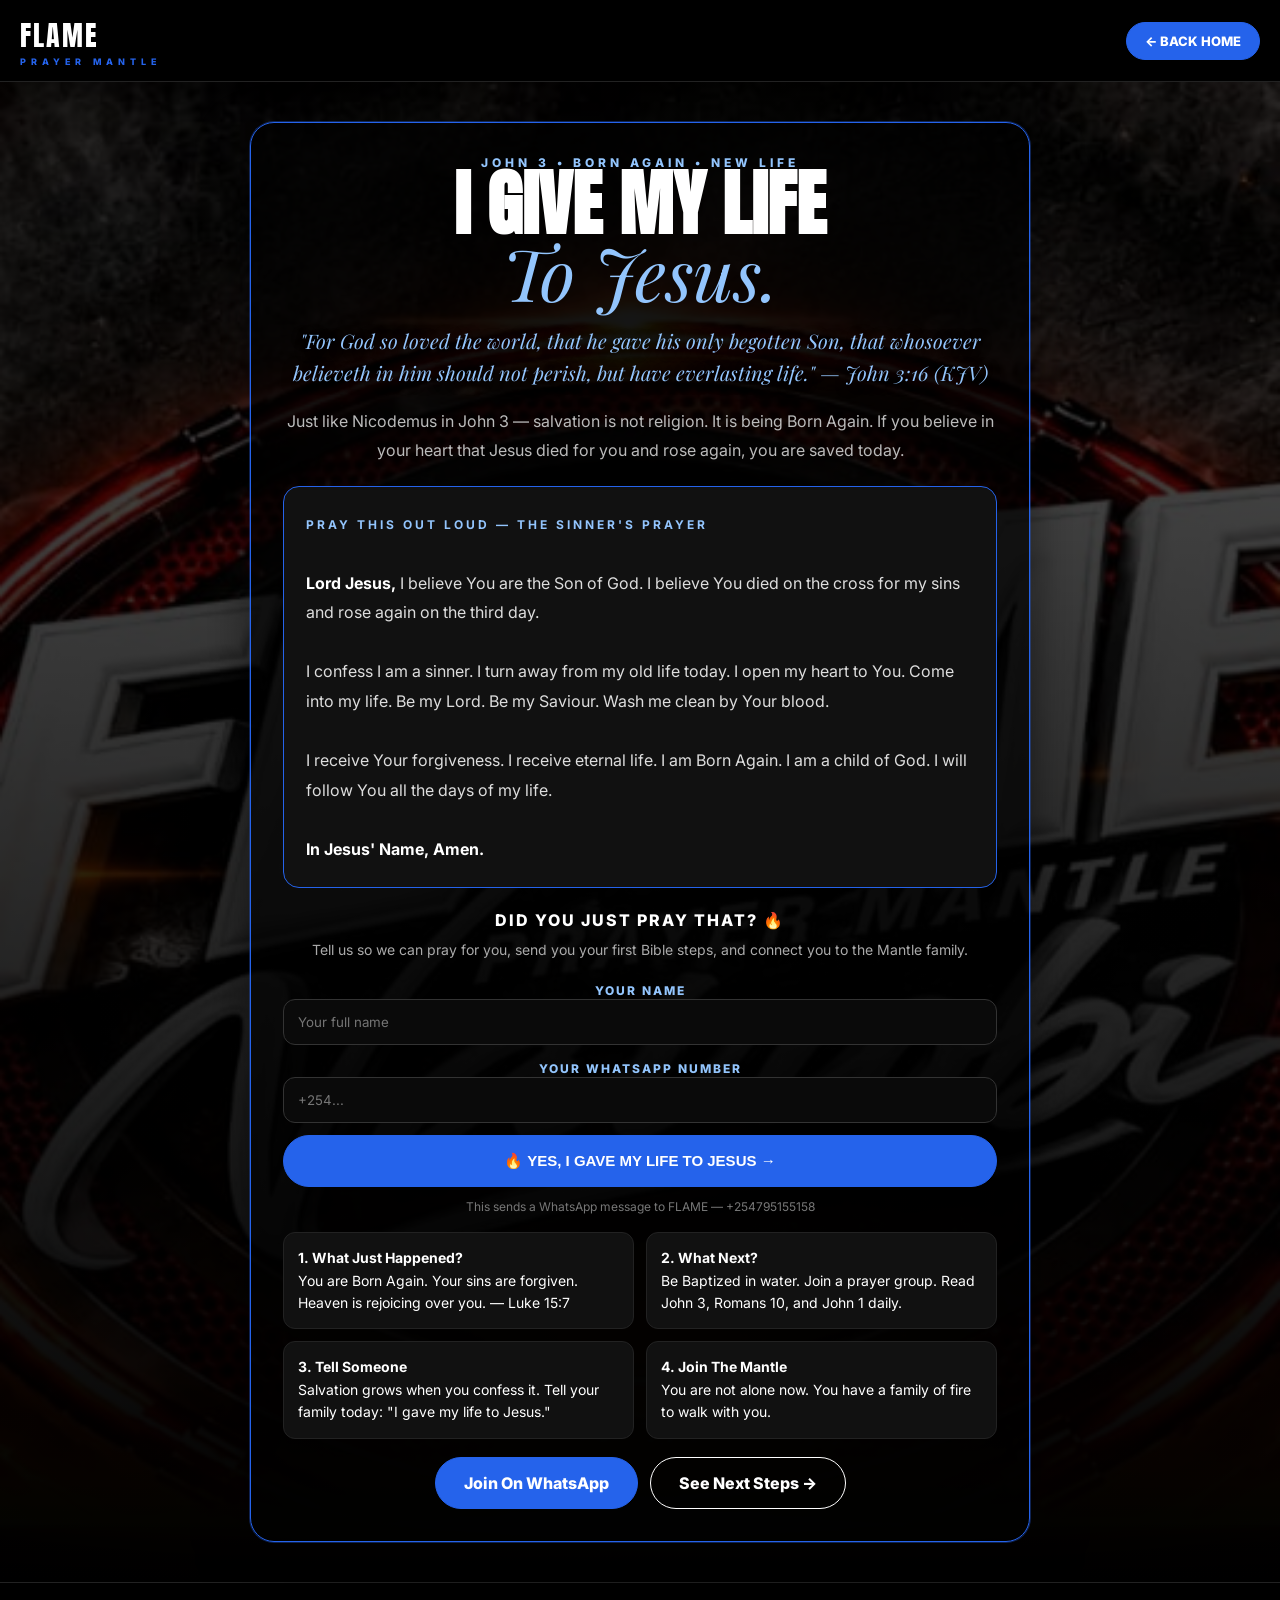
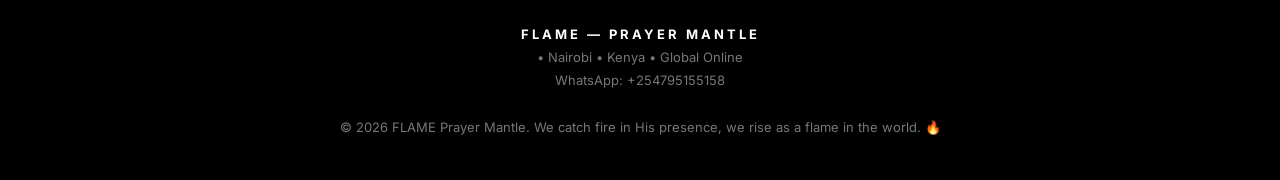
==== commit 301e00b1: "Fix all 6 errors" ====
--- a/saved.html
+++ b/saved.html
@@ -17,15 +17,16 @@
 .checks{display:grid;gap:12px;text-align:left;margin:18px 0}
 .checks div{background:#111;border:1px solid #222;border-radius:12px;padding:14px;font-size:14px;line-height:1.6}
 @media(min-width:700px){.checks{grid-template-columns:1fr 1fr}}
-/* SCROLL BLUR - as you scroll it blurs + disappears in */
-.saved-hero, .saved-box{transition:filter .3s ease, opacity .3s ease, transform .3s ease;will-change:filter, opacity, transform}
+/* FIX - NO BLUR ON SAVED PAGE: box must stay sharp while user scrolls to fill form */
+.saved-hero, .saved-box{filter:none !important;opacity:1 !important;transform:none !important;transition:none !important}
 </style>
 </head>
 <body>
 
 <nav>
-  <a href="index.html" class="logo">FLAME<span>PRAYER MANTLE</span></a>
-  <a class="btn" href="index.html">← BACK HOME</a>
+  <!-- FIX 3 - BOTH BUTTONS GO TO PAGE AFTER ENTER (#home), NOT SPLASH -->
+  <a href="index.html#home" class="logo">FLAME<span>PRAYER MANTLE</span></a>
+  <a class="btn" href="index.html#home">← BACK HOME</a>
 </nav>
 
 <header class="saved-hero">
@@ -75,19 +76,6 @@
 </footer>
 
 <script src="script.js"></script>
-<script>
-/* SCROLL BLUR - saved page - as you scroll it blurs + disappears in */
-(function(){
-  var box = document.querySelector('.saved-box');
-  if(!box) return;
-  window.addEventListener('scroll', function(){
-    var y = window.scrollY || 0;
-    var p = Math.min(y / 300, 1);
-    box.style.filter = 'blur(' + (p * 10) + 'px)';
-    box.style.opacity = String(1 - p * 0.85);
-    box.style.transform = 'translateY(' + (p * -20) + 'px) scale(' + (1 - p * 0.02) + ')';
-  }, {passive:true});
-})();
-</script>
+<!-- FIX: OLD SCROLL-BLUR SCRIPT DELETED - it was making the saved box disappear on scroll -->
 </body>
 </html>
--- a/style.css
+++ b/style.css
@@ -61,6 +61,8 @@
 label{font-size:12px;letter-spacing:2px;color:#93c5fd;font-weight:800}
 .event{display:block;gap:20px;align-items:center}
 .event img{width:100%;height:auto;object-fit:contain;object-position:center;display:block;border-radius:20px;border:1px solid #333;background:#000;max-height:none}
+/* FIX 1 - GIVE: scroll-margin so sticky nav doesn't cover it when GIVE is clicked */
+#give{scroll-margin-top:90px}
 .give{background:#2563EB;color:#fff;border-radius:24px;padding:36px;text-align:center}
 .give-box{background:rgba(0,0,0,.25);border:1px solid rgba(255,255,255,.4);border-radius:16px;padding:20px;max-width:520px;margin:20px auto;text-align:left;line-height:1.95}
 footer{border-top:1px solid #222;padding:40px 20px;text-align:center;color:#777;font-size:13px;line-height:1.8}
@@ -83,6 +85,11 @@
 .watch-card h3{font-size:17px;margin-bottom:6px}
 .watch-card p{color:#aaa;font-size:13px;line-height:1.6}
 .watch-card video{width:100%;height:auto;aspect-ratio:16/9;object-fit:contain;background:#000;display:block}
+/* FIX 6 - VIDEO WRAP + AUDIO BUTTONS */
+.video-wrap{position:relative !important;background:#000 !important}
+.video-btns{display:flex !important;gap:8px !important;padding:10px !important;background:#000 !important}
+.video-btns button{flex:1 !important;background:#2563EB !important;color:#fff !important;border:none !important;padding:11px 6px !important;border-radius:8px !important;font-weight:800 !important;font-size:13px !important;cursor:pointer !important}
+.video-btns button.secondary{background:#222 !important;border:1px solid #333 !important}
 .event-row{display:flex;justify-content:space-between;align-items:center;gap:14px;background:#111;border:1px solid #222;border-radius:16px;padding:18px;margin-top:12px;flex-wrap:wrap}
 .event-row b{font-size:16px}
 .event-row span{color:#aaa;font-size:13px;display:block;margin-top:4px}
@@ -98,7 +105,6 @@
   .nav-links a{font-size:16px;padding:8px}
 }
 html{scroll-behavior:smooth}
-/* 1. QUIZ DELETED - NO MORE #quiz-box, .quiz-opt, #quiz-msg */
 .splash-brand{position:relative;z-index:2;font-family:'Playfair Display',serif;font-style:italic;font-size:clamp(72px,22vw,140px);line-height:1;color:#fff;text-shadow:0 4px 30px rgba(0,0,0,.6);letter-spacing:2px;margin-top:-20px}
 .splash-sub{position:relative;z-index:2;letter-spacing:6px;font-size:11px;font-weight:800;color:#fff;opacity:.9;margin-bottom:22px}
 .help-wrap{position:absolute;bottom:28px;left:20px;right:20px;z-index:5;display:flex;align-items:center;gap:12px}
@@ -116,9 +122,6 @@
 .faq-item .faq-ans{display:none;font-weight:400;color:#333;font-size:14px;line-height:1.6;margin-top:8px}
 .faq-item.open .faq-ans{display:block}
 .faq-close-bottom{width:64px;height:64px;border-radius:50%;background:#2563EB;color:#fff;border:none;font-size:26px;margin:16px auto 10px;cursor:pointer}
-/* 3. NEXT STEPS - PAGE SECTION - JS FORCES display:block, CSS MUST NOT FIGHT IT */
-.page-section{display:none}
-.page-section.active{display:block !important}
 .menu-link{cursor:pointer}
 
 /* KOINONIA POSTER + COUNTDOWN */
@@ -131,7 +134,7 @@
 .koinonia-content .k-theme{font-family:'Anton',sans-serif !important;font-size:46px !important;line-height:0.95 !important;letter-spacing:1px !important;margin:8px 0 !important;text-shadow:0 4px 20px rgba(0,0,0,0.8) !important}
 .k-bottom{display:flex !important;justify-content:space-between !important;align-items:flex-end !important;text-align:left !important;margin-top:12px !important;font-size:13px !important;line-height:1.5 !important}
 .k-date{text-align:right !important}
-.k-time-red{background:#E60000 !important;color:#fff !important;font-weight:900 !important;padding:4px 8px !important;margin-top:4px !important;font-size:13px !important;display:inline-block !important}
+.k-time-red{background:#2563EB !important;background-color:#2563EB !important;color:#fff !important;font-weight:900 !important;padding:4px 8px !important;margin-top:4px !important;font-size:13px !important;display:inline-block !important}
 .koinonia-countdown{background:#000 !important;color:#fff !important;display:flex !important;align-items:center !important;gap:14px !important;padding:18px 16px !important;border-top:1px solid #222 !important;border-bottom:1px solid #222 !important;max-width:1100px !important;margin:auto !important;flex-wrap:wrap !important}
 .koinonia-countdown .c-icon{font-size:36px !important}
 .koinonia-countdown h3{font-size:19px !important;letter-spacing:1px !important;margin:2px 0 !important}
@@ -142,84 +145,105 @@
 body.light-mode .c-timer div{background:#eee !important;border-color:#ddd !important}
 body.light-mode .c-timer b{color:#000 !important}
 
-/* SUN + LIGHT MODE */
+/* SUN + LIGHT MODE - FIX 5: ONLY body/nav/countdown/cards go white. Hero + Poster STAY DARK */
 .theme-btn{width:46px !important;height:46px !important;min-width:46px !important;border-radius:50% !important;background:#1a1a1a !important;color:#fff !important;border:none !important;font-size:22px !important;cursor:pointer !important;display:flex !important;align-items:center !important;justify-content:center !important}
 body.light-mode{background:#fff !important;color:#000 !important}
-body.light-mode nav,body.light-mode .hero,body.light-mode .koinonia-countdown,body.light-mode section,body.light-mode .card,body.light-mode .vision-box{background:#fff !important;color:#000 !important;border-color:#eee !important}
-body.light-mode .koinonia-countdown h3,body.light-mode .koinonia-countdown p,body.light-mode h2,body.light-mode .hero h1{color:#000 !important}
+body.light-mode nav,body.light-mode .koinonia-countdown,body.light-mode section,body.light-mode .card,body.light-mode .vision-box{background:#fff !important;color:#000 !important;border-color:#eee !important}
+body.light-mode .koinonia-countdown h3,body.light-mode .koinonia-countdown p,body.light-mode h2{color:#000 !important}
 body.light-mode .theme-btn{background:#eee !important;color:#000 !important}
-body.light-mode .hero p,body.light-mode .lead,body.light-mode .card p{color:#333 !important}
+body.light-mode .lead,body.light-mode .card p{color:#333 !important}
+/* FIX 5 - HERO + POSTER STAY DARK IN LIGHT MODE, TEXT STAYS WHITE */
+body.light-mode .hero, body.light-mode .koinonia-poster{background:#000 !important;color:#fff !important;border-color:#000 !important}
+body.light-mode .hero h1, body.light-mode .hero h1 em, body.light-mode .hero p, body.light-mode .hero .eyebrow{color:#fff !important}
+body.light-mode .hero h1 em, body.light-mode .hero .rot-word{color:#93c5fd !important}
+body.light-mode .koinonia-content, body.light-mode .koinonia-content h1, body.light-mode .koinonia-content h2, body.light-mode .koinonia-content p, body.light-mode .koinonia-content div{color:#fff !important}
+body.light-mode .hero .btn-outline{color:#fff !important;border-color:#fff !important}
 
 /* VERSE WHITE - FINAL */
 .splash-verse{color:#FFFFFF !important;border:1px solid rgba(255,255,255,0.4) !important;background:linear-gradient(180deg,rgba(0,0,0,0.65),rgba(0,0,0,0.35)) !important;text-shadow:0 2px 12px rgba(0,0,0,0.7) !important;box-shadow:none !important;animation:none !important}
 .splash-verse *{color:#FFFFFF !important}
 
-/* ========================================================= */
-/* ===== 2. WORD ANIMATIONS - 2819.COM STYLE ===== */
-/* ========================================================= */
+/* WORD ANIMATIONS - children only, hero container stays free for scroll blur */
 .hero h1, .hero .eyebrow, .hero p, .hero-btns{animation:wordUp .8s cubic-bezier(.2,.8,.2,1) both !important}
 .hero .eyebrow{animation-delay:.1s}
 .hero h1{animation-delay:.2s}
 .hero p{animation-delay:.4s}
 .hero-btns{animation-delay:.6s}
 @keyframes wordUp{from{opacity:0;transform:translateY(40px)}to{opacity:1;transform:translateY(0)}}
-.page-section{animation:pageIn .6s ease both}
-@keyframes pageIn{from{opacity:0;transform:translateY(20px)}to{opacity:1;transform:translateY(0)}}
 .koinonia-content h1{animation:wordUp .8s .1s both !important}
 .koinonia-content .k-theme{animation:wordUp .8s .3s both !important}
 .koinonia-content .k-small{animation:wordUp .8s both !important}
-.reveal{opacity:0;transform:translateY(30px);transition:all .7s ease}
-.reveal.visible{opacity:1;transform:translateY(0)}
-.rot-word{display:inline-block;color:#93c5fd;transition:opacity .3s}
+/* FIX 2 - SLOW FADE 1s + FIXED WIDTH SO IT DOES NOT SHIFT */
+.rot-word{display:inline-block;color:#93c5fd;transition:opacity 1s ease, transform 1s ease;min-width:120px}
 .page-section.active .card, .page-section.active .vision-box{opacity:1 !important;transform:none !important}
 
 /* ========================================================= */
-/* ===== FULL MODIFICATION: SCROLL BLUR - AS YOU SCROLL IT BLURS + DISAPPEARS IN ===== */
-/* ========================================================= */
-.hero, .koinonia-poster, .koinonia-countdown{
-  transition: filter .3s ease, opacity .3s ease, transform .3s ease !important;
-  will-change: filter, opacity, transform;
-}
+/* ===== BLUE THEME - SAVED PAGE - SPECIFIC, NOT GLOBAL ===== */
+/* ========================================================= */
+.saved-box{border-color:#2563EB !important;box-shadow:0 0 0 1px rgba(37,99,235,.35), 0 20px 50px rgba(0,0,0,.5) !important}
+.saved-box h1 em{color:#93c5fd !important}
+.saved-box .verse{color:#93c5fd !important}
+.saved-box .prayer{border-color:#2563EB !important}
+[style*="#E60000"], [style*="#FFA500"], [style*="#FFD700"], [style*="#FF7A00"], [style*="#ff5a00"], [style*="#ffb347"], [style*="#ff6a00"]{
+  border-color:#2563EB !important;
+}
+[style*="color:#E60000"], [style*="color:#ffb347"], [style*="color:#ff6a00"]{
+  color:#93c5fd !important;
+}
+
+/* ========================================================= */
+/* ===== SCROLL BLUR - SINGLE SOURCE OF TRUTH - MUST BE LAST ===== */
+/* ========================================================= */
+/* MODIFIED: .hero REMOVED from this group - hero must never get filter/transform from scroll */
+.koinonia-poster, .koinonia-countdown{
+  transition:filter .3s ease, opacity .3s ease, transform .3s ease !important;
+  will-change:filter, opacity, transform;
+}
+/* ONE class only - .blur-reveal */
 .blur-reveal{
-  filter: blur(14px);
-  opacity: 0;
-  transform: translateY(30px) scale(.98);
-  transition: filter .9s ease, opacity .9s ease, transform .9s ease;
+  filter:blur(14px) !important;
+  opacity:0 !important;
+  transform:translateY(30px) scale(.98) !important;
+  transition:filter .9s ease, opacity .9s ease, transform .9s ease !important;
 }
 .blur-reveal.visible{
-  filter: blur(0) !important;
-  opacity: 1 !important;
-  transform: translateY(0) scale(1) !important;
-}
-.page-section{
-  animation: none !important;
-  filter: blur(12px);
-  opacity: 0;
-  visibility: hidden;
-  transition: filter .6s ease, opacity .6s ease, visibility .6s;
-}
-.page-section.active{
-  filter: blur(0) !important;
-  opacity: 1 !important;
-  visibility: visible !important;
-  animation: none !important;
-}
+  filter:blur(0) !important;
+  opacity:1 !important;
+  transform:translateY(0) scale(1) !important;
+}
+.page-section{display:none}
+.page-section.active{display:block !important;filter:blur(0) !important;opacity:1 !important;visibility:visible !important;animation:none !important}
 .page-section.active .card,
 .page-section.active .vision-box,
 .page-section.active .blur-reveal.visible{
-  filter: blur(0) !important;
-  opacity: 1 !important;
-  transform: none !important;
-  visibility: visible !important;
+  filter:blur(0) !important;
+  opacity:1 !important;
+  transform:none !important;
+  visibility:visible !important;
 }
 @media (prefers-reduced-motion: reduce){
-  .blur-reveal, .page-section, .reveal{
-    filter: none !important;
-    opacity: 1 !important;
-    transform: none !important;
-    visibility: visible !important;
-    transition: none !important;
-    animation: none !important;
+  .blur-reveal, .page-section{
+    filter:none !important;
+    opacity:1 !important;
+    transform:none !important;
+    visibility:visible !important;
+    transition:none !important;
+    animation:none !important;
   }
 }
-html{scroll-behavior:smooth}+
+/* ========================================================= */
+/* ===== MODIFICATION: HERO NEVER BLURRY - MUST BE VERY LAST ===== */
+/* This beats index.html inline <style> + script.js inline filter */
+/* ========================================================= */
+.hero, .hero-inner, .hero h1, .hero h1 em, .hero .eyebrow, .hero p, .hero-btns, .hero .rot-word{
+  filter:none !important;
+  -webkit-filter:none !important;
+  backdrop-filter:none !important;
+  opacity:1 !important;
+  transform:none !important;
+}
+.hero{
+  transition:none !important;
+  will-change:auto !important;
+}
